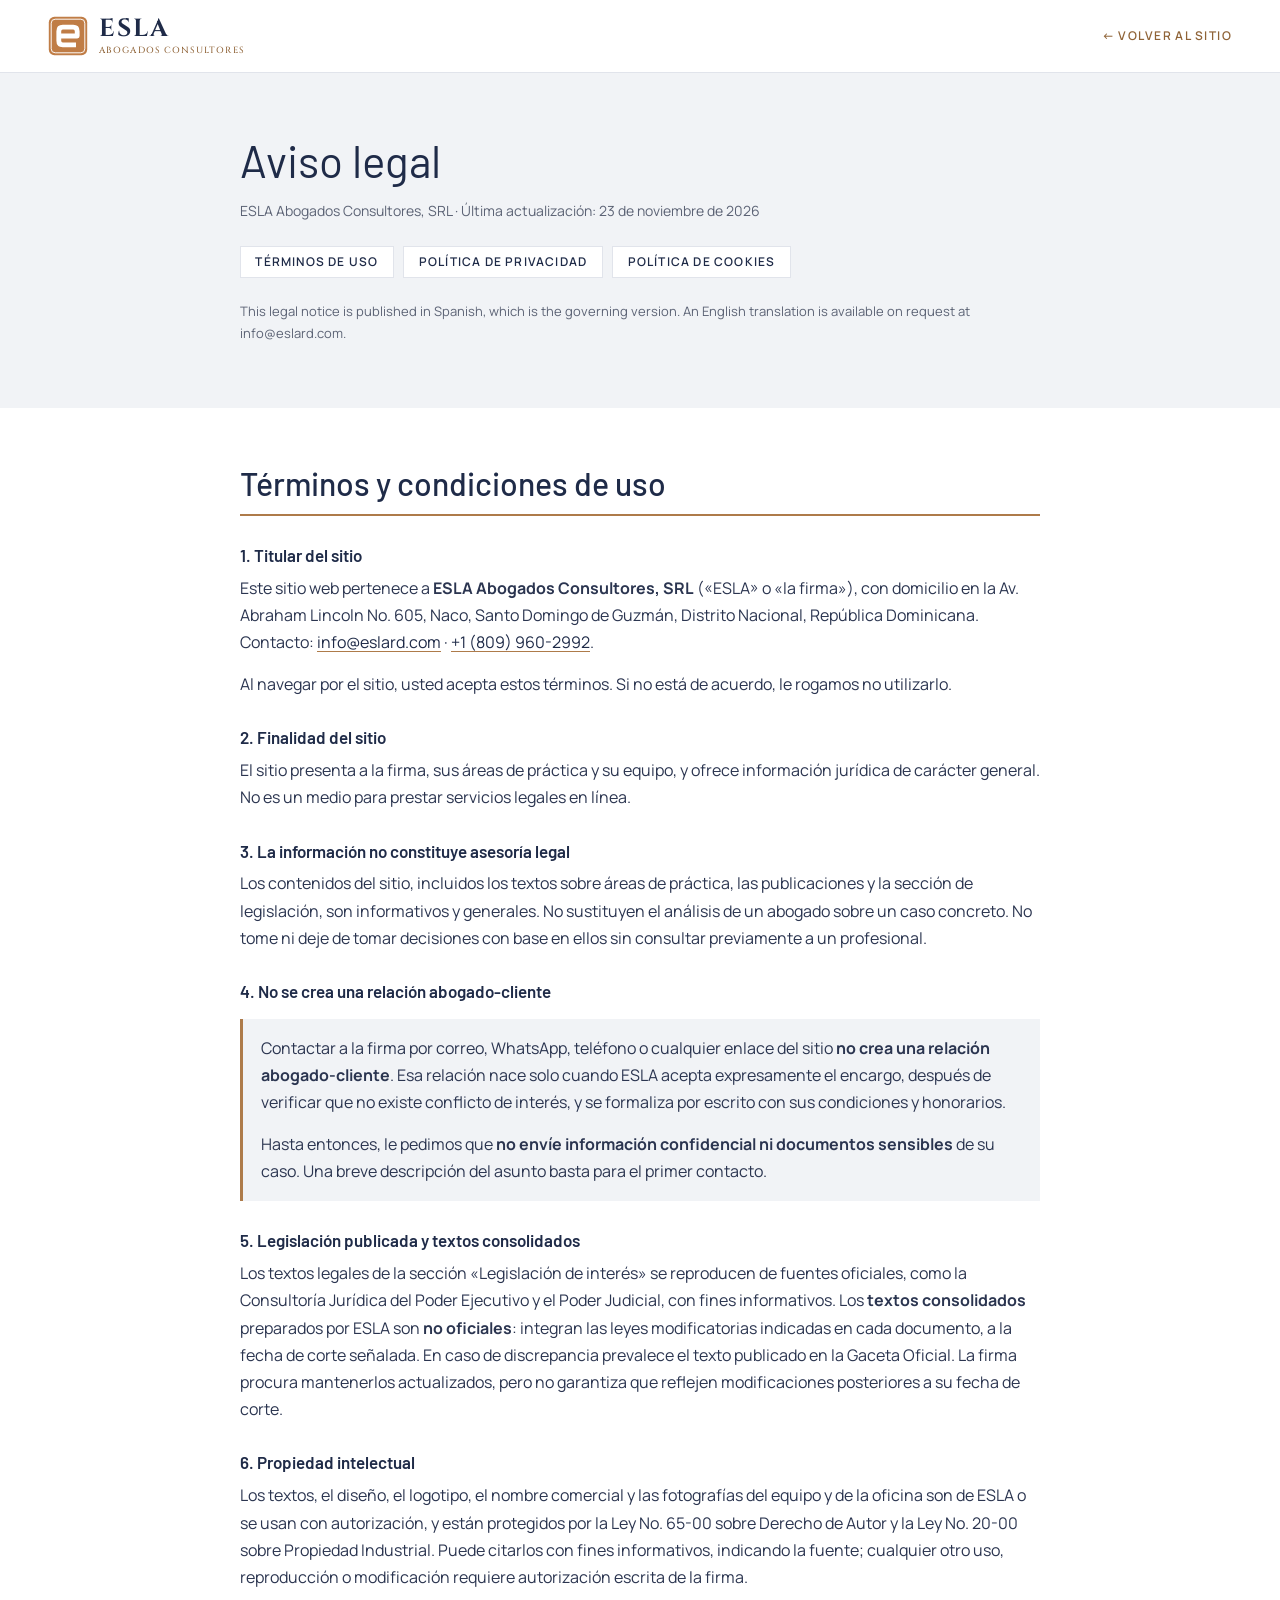
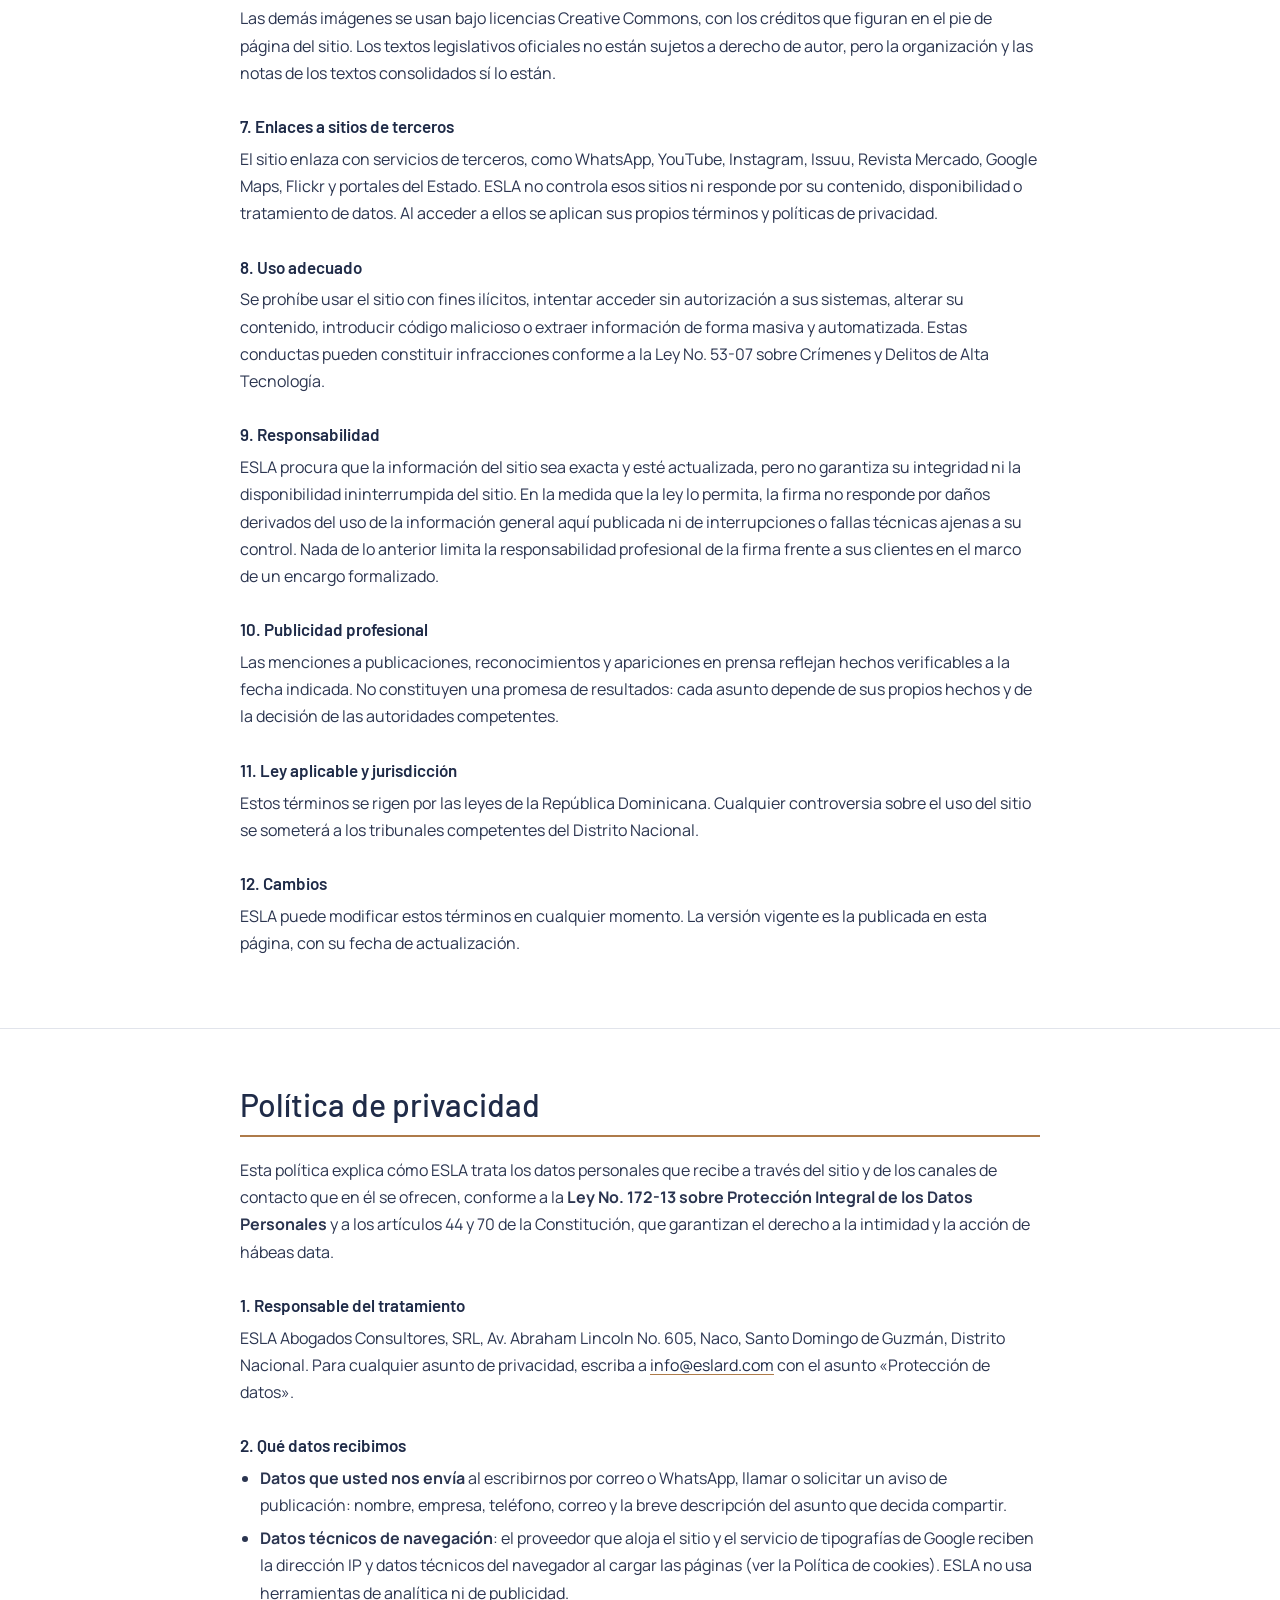
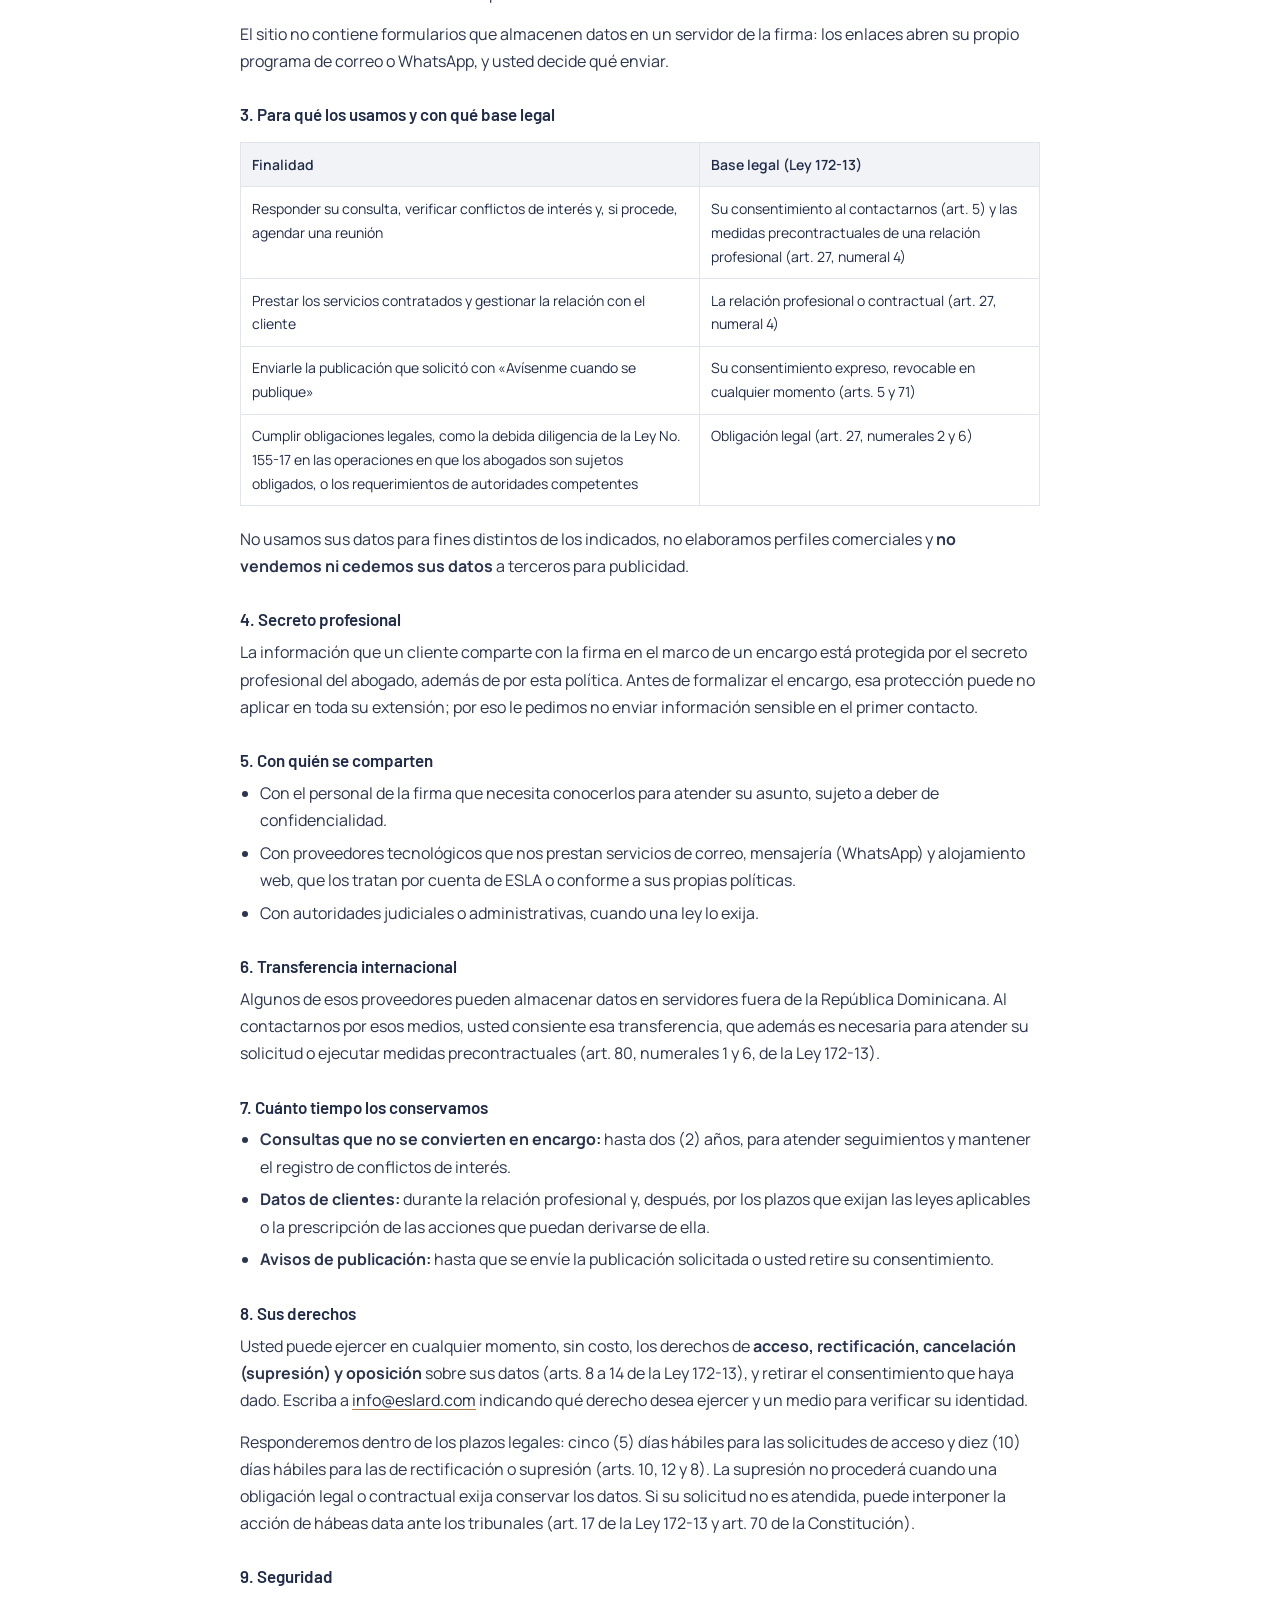
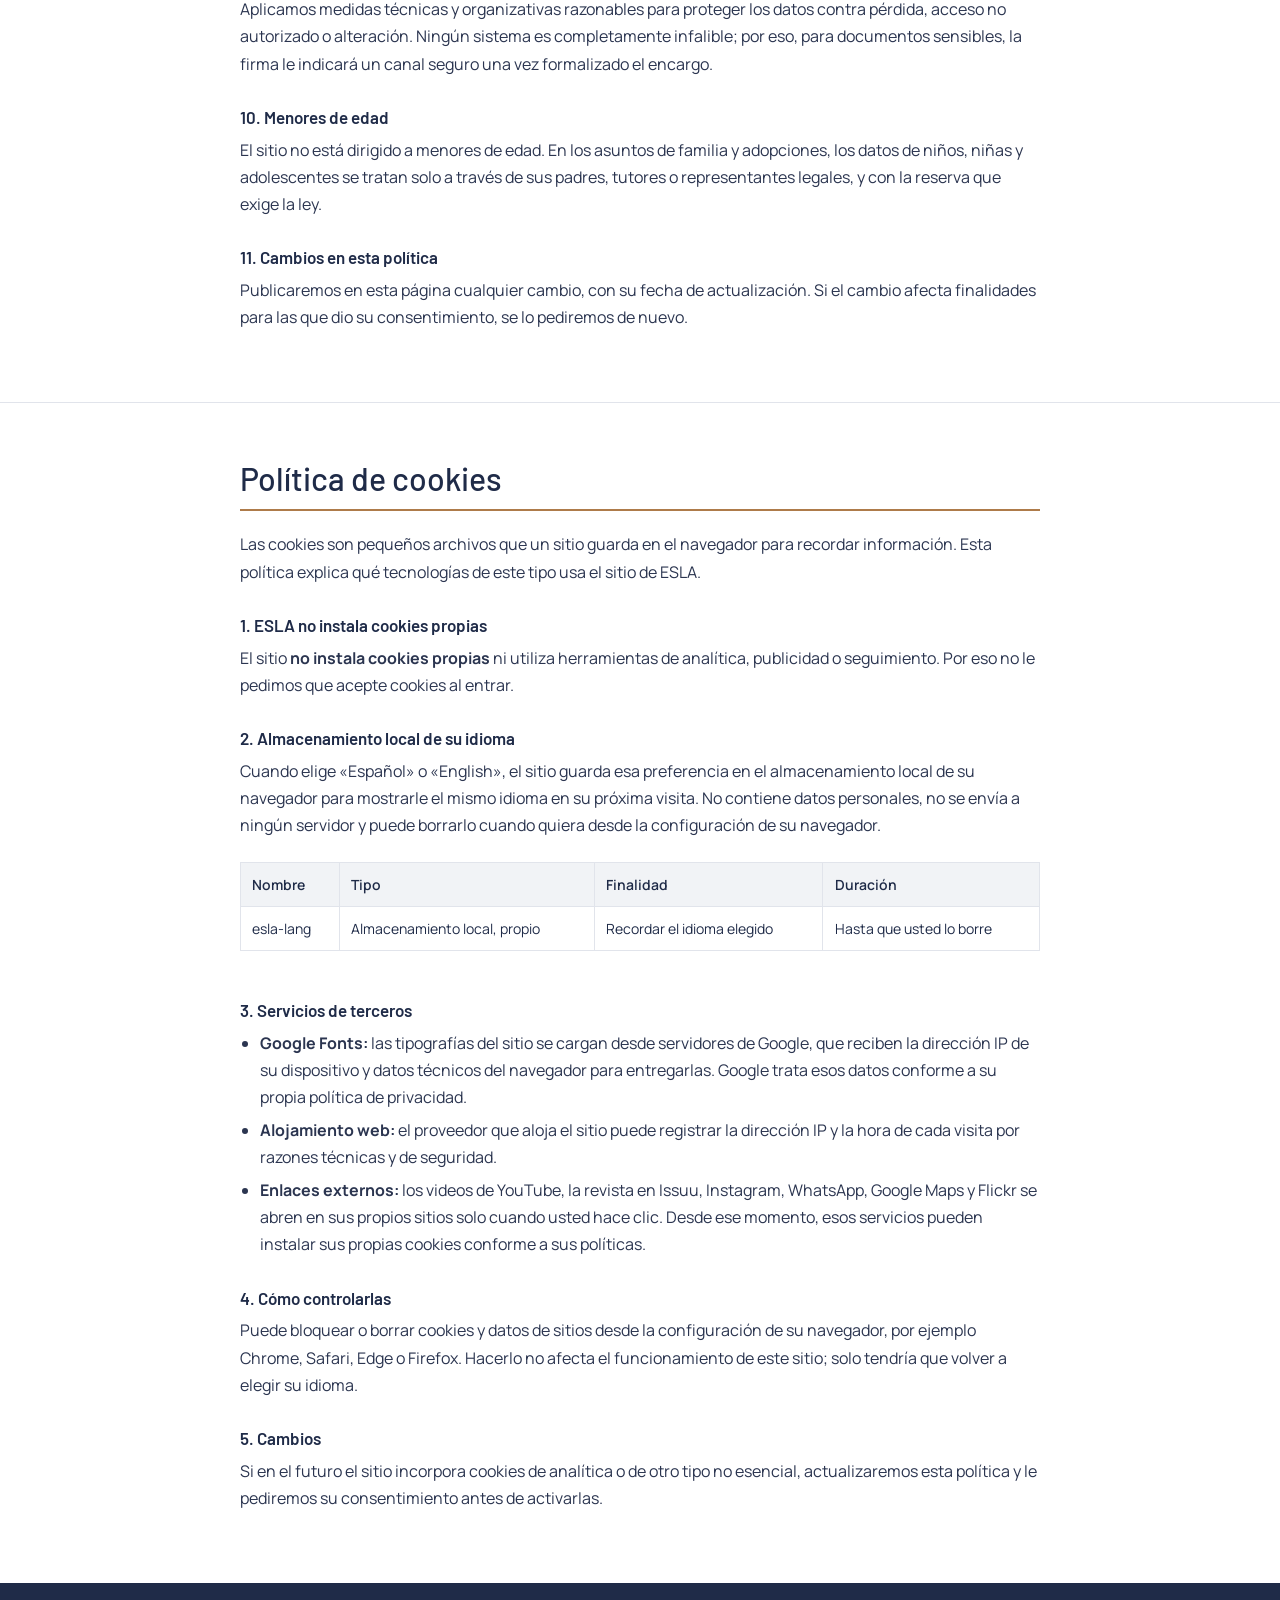
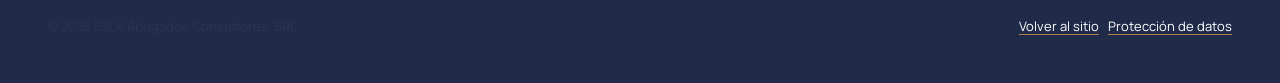
==== legal.html @ b0de1856 "Agregar el Aviso legal: términos de uso, privacidad y cookies - legal.html: Términos y condiciones d" ====
<!doctype html>
<html lang="es">
<head>
<meta charset="utf-8">
<meta name="viewport" content="width=device-width, initial-scale=1, viewport-fit=cover">
<title>Aviso legal ESLA</title>
<meta name="description" content="Términos de uso, Política de privacidad y Política de cookies del sitio web de ESLA Abogados Consultores, SRL.">
<link rel="preconnect" href="https://fonts.googleapis.com">
<link rel="preconnect" href="https://fonts.gstatic.com" crossorigin>
<link rel="stylesheet" href="https://fonts.googleapis.com/css2?family=Barlow:wght@400;500;600&family=Cinzel:wght@500;700&family=Manrope:wght@400;500;600;700&display=swap">
<style>
:root {
  --navy: #1F2B48; --navy-deep: #151E33; --gold: #AE7B4A; --gold-text: #8F6337; --gold-soft: #D9B48C;
  --paper: #FFFFFF; --mist: #F1F3F6; --ink: #1F2B48; --muted: #5C6375; --line: #E1E4EB;
  --f-brand: "Cinzel", Georgia, serif; --f-head: "Barlow", "Helvetica Neue", Arial, sans-serif;
  --f-body: "Manrope", system-ui, -apple-system, "Segoe UI", Roboto, sans-serif;
  color-scheme: light;
}
*, *::before, *::after { box-sizing: border-box; }
html { scroll-behavior: smooth; scroll-padding-top: 5.5rem; }
@media (prefers-reduced-motion: reduce) { html { scroll-behavior: auto; } }
body { margin: 0; background: var(--paper); color: var(--ink); font: 400 1rem/1.7 var(--f-body); -webkit-font-smoothing: antialiased; }
a { color: var(--navy); text-underline-offset: 3px; text-decoration-color: var(--gold); }
a:focus-visible { outline: 2px solid var(--gold); outline-offset: 3px; }
.wrap { max-width: 52rem; margin-inline: auto; padding-left: max(16px, env(safe-area-inset-left, 0px)); padding-right: max(16px, env(safe-area-inset-right, 0px)); }
header { position: sticky; top: 0; z-index: 10; background: var(--paper); box-shadow: 0 1px 0 var(--line); }
header .wrap { display: flex; align-items: center; justify-content: space-between; gap: 1rem; min-height: 4.5rem; max-width: 76rem; }
.brand { display: flex; align-items: center; gap: 0.7rem; text-decoration: none; color: var(--navy); }
.brand svg { width: 2.5rem; height: 2.5rem; flex: none; }
.brand b { display: block; font: 700 1.55rem/1 var(--f-brand); letter-spacing: 0.08em; }
.brand span { display: block; font: 500 0.56rem/1 var(--f-brand); letter-spacing: 0.12em; text-transform: uppercase; color: var(--gold-text); margin-top: 0.3rem; white-space: nowrap; }
.back { font: 600 0.75rem/1 var(--f-body); letter-spacing: 0.12em; text-transform: uppercase; text-decoration: none; color: var(--gold-text); white-space: nowrap; }
.back:hover { color: var(--navy); }
.hero { background: var(--mist); padding-block: clamp(2.5rem, 6vw, 4rem); }
h1 { margin: 0; font: 400 clamp(2rem, 4vw, 2.75rem)/1.15 var(--f-head); }
.meta { margin: 0.75rem 0 0; color: var(--muted); font-size: 0.875rem; }
.toc { list-style: none; margin: 1.5rem 0 0; padding: 0; display: flex; flex-wrap: wrap; gap: 0.6rem; }
.toc a { display: inline-block; padding: 0.55rem 0.9rem; border: 1px solid var(--line); background: var(--paper); text-decoration: none; font: 600 0.75rem/1 var(--f-body); letter-spacing: 0.1em; text-transform: uppercase; }
.toc a:hover { border-color: var(--gold); color: var(--gold-text); }
.en-note { margin: 1rem 0 0; font-size: 0.8125rem; color: var(--muted); }
main section { padding-block: clamp(2.5rem, 5vw, 3.5rem); border-bottom: 1px solid var(--line); }
main section:last-of-type { border-bottom: 0; }
h2 { margin: 0 0 1.25rem; font: 500 clamp(1.625rem, 3vw, 2rem)/1.2 var(--f-head); color: var(--navy); padding-bottom: 0.75rem; border-bottom: 2px solid var(--gold); }
h3 { margin: 1.75rem 0 0.5rem; font: 600 1.0625rem/1.35 var(--f-head); color: var(--navy); }
p, li { color: #2B3550; }
p { margin: 0 0 0.9rem; }
ul, ol { margin: 0 0 0.9rem; padding-left: 1.25rem; }
li { margin-bottom: 0.35rem; }
.box { background: var(--mist); border-left: 3px solid var(--gold); padding: 1rem 1.15rem; margin: 1rem 0 1.25rem; }
.box p:last-child { margin-bottom: 0; }
table { width: 100%; border-collapse: collapse; margin: 0.5rem 0 1.25rem; font-size: 0.875rem; }
th, td { text-align: left; vertical-align: top; padding: 0.6rem 0.7rem; border: 1px solid var(--line); }
th { background: var(--mist); font-weight: 600; }
.table-scroll { overflow-x: auto; }
footer { background: var(--navy); color: #B4BBCB; font-size: 0.8125rem; }
footer .wrap { padding-block: 2rem; display: flex; flex-wrap: wrap; justify-content: space-between; gap: 0.75rem 2rem; max-width: 76rem; }
footer a { color: #FFFFFF; }
</style>
</head>
<body>
<svg width="0" height="0" style="position:absolute" aria-hidden="true" focusable="false">
  <symbol id="esla-mark" viewBox="0 0 100 100">
    <rect x="2" y="2" width="96" height="96" rx="14" fill="#C07D46"/>
    <rect x="8" y="8" width="84" height="84" rx="10" fill="none" stroke="#FFFFFF" stroke-width="2.4"/>
    <path d="M27 50 H73 V38 Q73 28 63 28 H37 Q27 28 27 38 V62 Q27 72 37 72 H70" fill="none" stroke="#FFFFFF" stroke-width="12" stroke-linejoin="round"/>
  </symbol>
</svg>

<header>
  <div class="wrap">
    <a class="brand" href="index.html" aria-label="ESLA Abogados Consultores, volver al inicio"><svg aria-hidden="true"><use href="#esla-mark"/></svg><div><b>ESLA</b><span>Abogados Consultores</span></div></a>
    <a class="back" href="index.html">← Volver al sitio</a>
  </div>
</header>

<div class="hero">
  <div class="wrap">
    <h1>Aviso legal</h1>
    <p class="meta">ESLA Abogados Consultores, SRL · Última actualización: 23 de noviembre de 2026</p>
    <ul class="toc">
      <li><a href="#terminos">Términos de uso</a></li>
      <li><a href="#privacidad">Política de privacidad</a></li>
      <li><a href="#cookies">Política de cookies</a></li>
    </ul>
    <p class="en-note" lang="en">This legal notice is published in Spanish, which is the governing version. An English translation is available on request at info@eslard.com.</p>
  </div>
</div>

<main>
<section id="terminos">
  <div class="wrap">
    <h2>Términos y condiciones de uso</h2>

    <h3>1. Titular del sitio</h3>
    <p>Este sitio web pertenece a <strong>ESLA Abogados Consultores, SRL</strong> («ESLA» o «la firma»), con domicilio en la Av. Abraham Lincoln No. 605, Naco, Santo Domingo de Guzmán, Distrito Nacional, República Dominicana. Contacto: <a href="mailto:info@eslard.com">info@eslard.com</a> · <a href="tel:+18099602992">+1 (809) 960-2992</a>.</p>
    <p>Al navegar por el sitio, usted acepta estos términos. Si no está de acuerdo, le rogamos no utilizarlo.</p>

    <h3>2. Finalidad del sitio</h3>
    <p>El sitio presenta a la firma, sus áreas de práctica y su equipo, y ofrece información jurídica de carácter general. No es un medio para prestar servicios legales en línea.</p>

    <h3>3. La información no constituye asesoría legal</h3>
    <p>Los contenidos del sitio, incluidos los textos sobre áreas de práctica, las publicaciones y la sección de legislación, son informativos y generales. No sustituyen el análisis de un abogado sobre un caso concreto. No tome ni deje de tomar decisiones con base en ellos sin consultar previamente a un profesional.</p>

    <h3>4. No se crea una relación abogado-cliente</h3>
    <div class="box">
      <p>Contactar a la firma por correo, WhatsApp, teléfono o cualquier enlace del sitio <strong>no crea una relación abogado-cliente</strong>. Esa relación nace solo cuando ESLA acepta expresamente el encargo, después de verificar que no existe conflicto de interés, y se formaliza por escrito con sus condiciones y honorarios.</p>
      <p>Hasta entonces, le pedimos que <strong>no envíe información confidencial ni documentos sensibles</strong> de su caso. Una breve descripción del asunto basta para el primer contacto.</p>
    </div>

    <h3>5. Legislación publicada y textos consolidados</h3>
    <p>Los textos legales de la sección «Legislación de interés» se reproducen de fuentes oficiales, como la Consultoría Jurídica del Poder Ejecutivo y el Poder Judicial, con fines informativos. Los <strong>textos consolidados</strong> preparados por ESLA son <strong>no oficiales</strong>: integran las leyes modificatorias indicadas en cada documento, a la fecha de corte señalada. En caso de discrepancia prevalece el texto publicado en la Gaceta Oficial. La firma procura mantenerlos actualizados, pero no garantiza que reflejen modificaciones posteriores a su fecha de corte.</p>

    <h3>6. Propiedad intelectual</h3>
    <p>Los textos, el diseño, el logotipo, el nombre comercial y las fotografías del equipo y de la oficina son de ESLA o se usan con autorización, y están protegidos por la Ley No. 65-00 sobre Derecho de Autor y la Ley No. 20-00 sobre Propiedad Industrial. Puede citarlos con fines informativos, indicando la fuente; cualquier otro uso, reproducción o modificación requiere autorización escrita de la firma.</p>
    <p>Las demás imágenes se usan bajo licencias Creative Commons, con los créditos que figuran en el pie de página del sitio. Los textos legislativos oficiales no están sujetos a derecho de autor, pero la organización y las notas de los textos consolidados sí lo están.</p>

    <h3>7. Enlaces a sitios de terceros</h3>
    <p>El sitio enlaza con servicios de terceros, como WhatsApp, YouTube, Instagram, Issuu, Revista Mercado, Google Maps, Flickr y portales del Estado. ESLA no controla esos sitios ni responde por su contenido, disponibilidad o tratamiento de datos. Al acceder a ellos se aplican sus propios términos y políticas de privacidad.</p>

    <h3>8. Uso adecuado</h3>
    <p>Se prohíbe usar el sitio con fines ilícitos, intentar acceder sin autorización a sus sistemas, alterar su contenido, introducir código malicioso o extraer información de forma masiva y automatizada. Estas conductas pueden constituir infracciones conforme a la Ley No. 53-07 sobre Crímenes y Delitos de Alta Tecnología.</p>

    <h3>9. Responsabilidad</h3>
    <p>ESLA procura que la información del sitio sea exacta y esté actualizada, pero no garantiza su integridad ni la disponibilidad ininterrumpida del sitio. En la medida que la ley lo permita, la firma no responde por daños derivados del uso de la información general aquí publicada ni de interrupciones o fallas técnicas ajenas a su control. Nada de lo anterior limita la responsabilidad profesional de la firma frente a sus clientes en el marco de un encargo formalizado.</p>

    <h3>10. Publicidad profesional</h3>
    <p>Las menciones a publicaciones, reconocimientos y apariciones en prensa reflejan hechos verificables a la fecha indicada. No constituyen una promesa de resultados: cada asunto depende de sus propios hechos y de la decisión de las autoridades competentes.</p>

    <h3>11. Ley aplicable y jurisdicción</h3>
    <p>Estos términos se rigen por las leyes de la República Dominicana. Cualquier controversia sobre el uso del sitio se someterá a los tribunales competentes del Distrito Nacional.</p>

    <h3>12. Cambios</h3>
    <p>ESLA puede modificar estos términos en cualquier momento. La versión vigente es la publicada en esta página, con su fecha de actualización.</p>
  </div>
</section>

<section id="privacidad">
  <div class="wrap">
    <h2>Política de privacidad</h2>
    <p>Esta política explica cómo ESLA trata los datos personales que recibe a través del sitio y de los canales de contacto que en él se ofrecen, conforme a la <strong>Ley No. 172-13 sobre Protección Integral de los Datos Personales</strong> y a los artículos 44 y 70 de la Constitución, que garantizan el derecho a la intimidad y la acción de hábeas data.</p>

    <h3>1. Responsable del tratamiento</h3>
    <p>ESLA Abogados Consultores, SRL, Av. Abraham Lincoln No. 605, Naco, Santo Domingo de Guzmán, Distrito Nacional. Para cualquier asunto de privacidad, escriba a <a href="mailto:info@eslard.com?subject=Protecci%C3%B3n%20de%20datos">info@eslard.com</a> con el asunto «Protección de datos».</p>

    <h3>2. Qué datos recibimos</h3>
    <ul>
      <li><strong>Datos que usted nos envía</strong> al escribirnos por correo o WhatsApp, llamar o solicitar un aviso de publicación: nombre, empresa, teléfono, correo y la breve descripción del asunto que decida compartir.</li>
      <li><strong>Datos técnicos de navegación</strong>: el proveedor que aloja el sitio y el servicio de tipografías de Google reciben la dirección IP y datos técnicos del navegador al cargar las páginas (ver la Política de cookies). ESLA no usa herramientas de analítica ni de publicidad.</li>
    </ul>
    <p>El sitio no contiene formularios que almacenen datos en un servidor de la firma: los enlaces abren su propio programa de correo o WhatsApp, y usted decide qué enviar.</p>

    <h3>3. Para qué los usamos y con qué base legal</h3>
    <div class="table-scroll">
    <table>
      <tr><th>Finalidad</th><th>Base legal (Ley 172-13)</th></tr>
      <tr><td>Responder su consulta, verificar conflictos de interés y, si procede, agendar una reunión</td><td>Su consentimiento al contactarnos (art. 5) y las medidas precontractuales de una relación profesional (art. 27, numeral 4)</td></tr>
      <tr><td>Prestar los servicios contratados y gestionar la relación con el cliente</td><td>La relación profesional o contractual (art. 27, numeral 4)</td></tr>
      <tr><td>Enviarle la publicación que solicitó con «Avísenme cuando se publique»</td><td>Su consentimiento expreso, revocable en cualquier momento (arts. 5 y 71)</td></tr>
      <tr><td>Cumplir obligaciones legales, como la debida diligencia de la Ley No. 155-17 en las operaciones en que los abogados son sujetos obligados, o los requerimientos de autoridades competentes</td><td>Obligación legal (art. 27, numerales 2 y 6)</td></tr>
    </table>
    </div>
    <p>No usamos sus datos para fines distintos de los indicados, no elaboramos perfiles comerciales y <strong>no vendemos ni cedemos sus datos</strong> a terceros para publicidad.</p>

    <h3>4. Secreto profesional</h3>
    <p>La información que un cliente comparte con la firma en el marco de un encargo está protegida por el secreto profesional del abogado, además de por esta política. Antes de formalizar el encargo, esa protección puede no aplicar en toda su extensión; por eso le pedimos no enviar información sensible en el primer contacto.</p>

    <h3>5. Con quién se comparten</h3>
    <ul>
      <li>Con el personal de la firma que necesita conocerlos para atender su asunto, sujeto a deber de confidencialidad.</li>
      <li>Con proveedores tecnológicos que nos prestan servicios de correo, mensajería (WhatsApp) y alojamiento web, que los tratan por cuenta de ESLA o conforme a sus propias políticas.</li>
      <li>Con autoridades judiciales o administrativas, cuando una ley lo exija.</li>
    </ul>

    <h3>6. Transferencia internacional</h3>
    <p>Algunos de esos proveedores pueden almacenar datos en servidores fuera de la República Dominicana. Al contactarnos por esos medios, usted consiente esa transferencia, que además es necesaria para atender su solicitud o ejecutar medidas precontractuales (art. 80, numerales 1 y 6, de la Ley 172-13).</p>

    <h3>7. Cuánto tiempo los conservamos</h3>
    <ul>
      <li><strong>Consultas que no se convierten en encargo:</strong> hasta dos (2) años, para atender seguimientos y mantener el registro de conflictos de interés.</li>
      <li><strong>Datos de clientes:</strong> durante la relación profesional y, después, por los plazos que exijan las leyes aplicables o la prescripción de las acciones que puedan derivarse de ella.</li>
      <li><strong>Avisos de publicación:</strong> hasta que se envíe la publicación solicitada o usted retire su consentimiento.</li>
    </ul>

    <h3>8. Sus derechos</h3>
    <p>Usted puede ejercer en cualquier momento, sin costo, los derechos de <strong>acceso, rectificación, cancelación (supresión) y oposición</strong> sobre sus datos (arts. 8 a 14 de la Ley 172-13), y retirar el consentimiento que haya dado. Escriba a <a href="mailto:info@eslard.com?subject=Protecci%C3%B3n%20de%20datos">info@eslard.com</a> indicando qué derecho desea ejercer y un medio para verificar su identidad.</p>
    <p>Responderemos dentro de los plazos legales: cinco (5) días hábiles para las solicitudes de acceso y diez (10) días hábiles para las de rectificación o supresión (arts. 10, 12 y 8). La supresión no procederá cuando una obligación legal o contractual exija conservar los datos. Si su solicitud no es atendida, puede interponer la acción de hábeas data ante los tribunales (art. 17 de la Ley 172-13 y art. 70 de la Constitución).</p>

    <h3>9. Seguridad</h3>
    <p>Aplicamos medidas técnicas y organizativas razonables para proteger los datos contra pérdida, acceso no autorizado o alteración. Ningún sistema es completamente infalible; por eso, para documentos sensibles, la firma le indicará un canal seguro una vez formalizado el encargo.</p>

    <h3>10. Menores de edad</h3>
    <p>El sitio no está dirigido a menores de edad. En los asuntos de familia y adopciones, los datos de niños, niñas y adolescentes se tratan solo a través de sus padres, tutores o representantes legales, y con la reserva que exige la ley.</p>

    <h3>11. Cambios en esta política</h3>
    <p>Publicaremos en esta página cualquier cambio, con su fecha de actualización. Si el cambio afecta finalidades para las que dio su consentimiento, se lo pediremos de nuevo.</p>
  </div>
</section>

<section id="cookies">
  <div class="wrap">
    <h2>Política de cookies</h2>
    <p>Las cookies son pequeños archivos que un sitio guarda en el navegador para recordar información. Esta política explica qué tecnologías de este tipo usa el sitio de ESLA.</p>

    <h3>1. ESLA no instala cookies propias</h3>
    <p>El sitio <strong>no instala cookies propias</strong> ni utiliza herramientas de analítica, publicidad o seguimiento. Por eso no le pedimos que acepte cookies al entrar.</p>

    <h3>2. Almacenamiento local de su idioma</h3>
    <p>Cuando elige «Español» o «English», el sitio guarda esa preferencia en el almacenamiento local de su navegador para mostrarle el mismo idioma en su próxima visita. No contiene datos personales, no se envía a ningún servidor y puede borrarlo cuando quiera desde la configuración de su navegador.</p>
    <div class="table-scroll">
    <table>
      <tr><th>Nombre</th><th>Tipo</th><th>Finalidad</th><th>Duración</th></tr>
      <tr><td>esla-lang</td><td>Almacenamiento local, propio</td><td>Recordar el idioma elegido</td><td>Hasta que usted lo borre</td></tr>
    </table>
    </div>

    <h3>3. Servicios de terceros</h3>
    <ul>
      <li><strong>Google Fonts:</strong> las tipografías del sitio se cargan desde servidores de Google, que reciben la dirección IP de su dispositivo y datos técnicos del navegador para entregarlas. Google trata esos datos conforme a su propia política de privacidad.</li>
      <li><strong>Alojamiento web:</strong> el proveedor que aloja el sitio puede registrar la dirección IP y la hora de cada visita por razones técnicas y de seguridad.</li>
      <li><strong>Enlaces externos:</strong> los videos de YouTube, la revista en Issuu, Instagram, WhatsApp, Google Maps y Flickr se abren en sus propios sitios solo cuando usted hace clic. Desde ese momento, esos servicios pueden instalar sus propias cookies conforme a sus políticas.</li>
    </ul>

    <h3>4. Cómo controlarlas</h3>
    <p>Puede bloquear o borrar cookies y datos de sitios desde la configuración de su navegador, por ejemplo Chrome, Safari, Edge o Firefox. Hacerlo no afecta el funcionamiento de este sitio; solo tendría que volver a elegir su idioma.</p>

    <h3>5. Cambios</h3>
    <p>Si en el futuro el sitio incorpora cookies de analítica o de otro tipo no esencial, actualizaremos esta política y le pediremos su consentimiento antes de activarlas.</p>
  </div>
</section>
</main>

<footer>
  <div class="wrap">
    <p>© <span id="yr">2026</span> ESLA Abogados Consultores, SRL</p>
    <p><a href="index.html">Volver al sitio</a> · <a href="mailto:info@eslard.com?subject=Protecci%C3%B3n%20de%20datos">Protección de datos</a></p>
  </div>
</footer>
<script>document.getElementById('yr').textContent = String(new Date().getFullYear());</script>
</body>
</html>
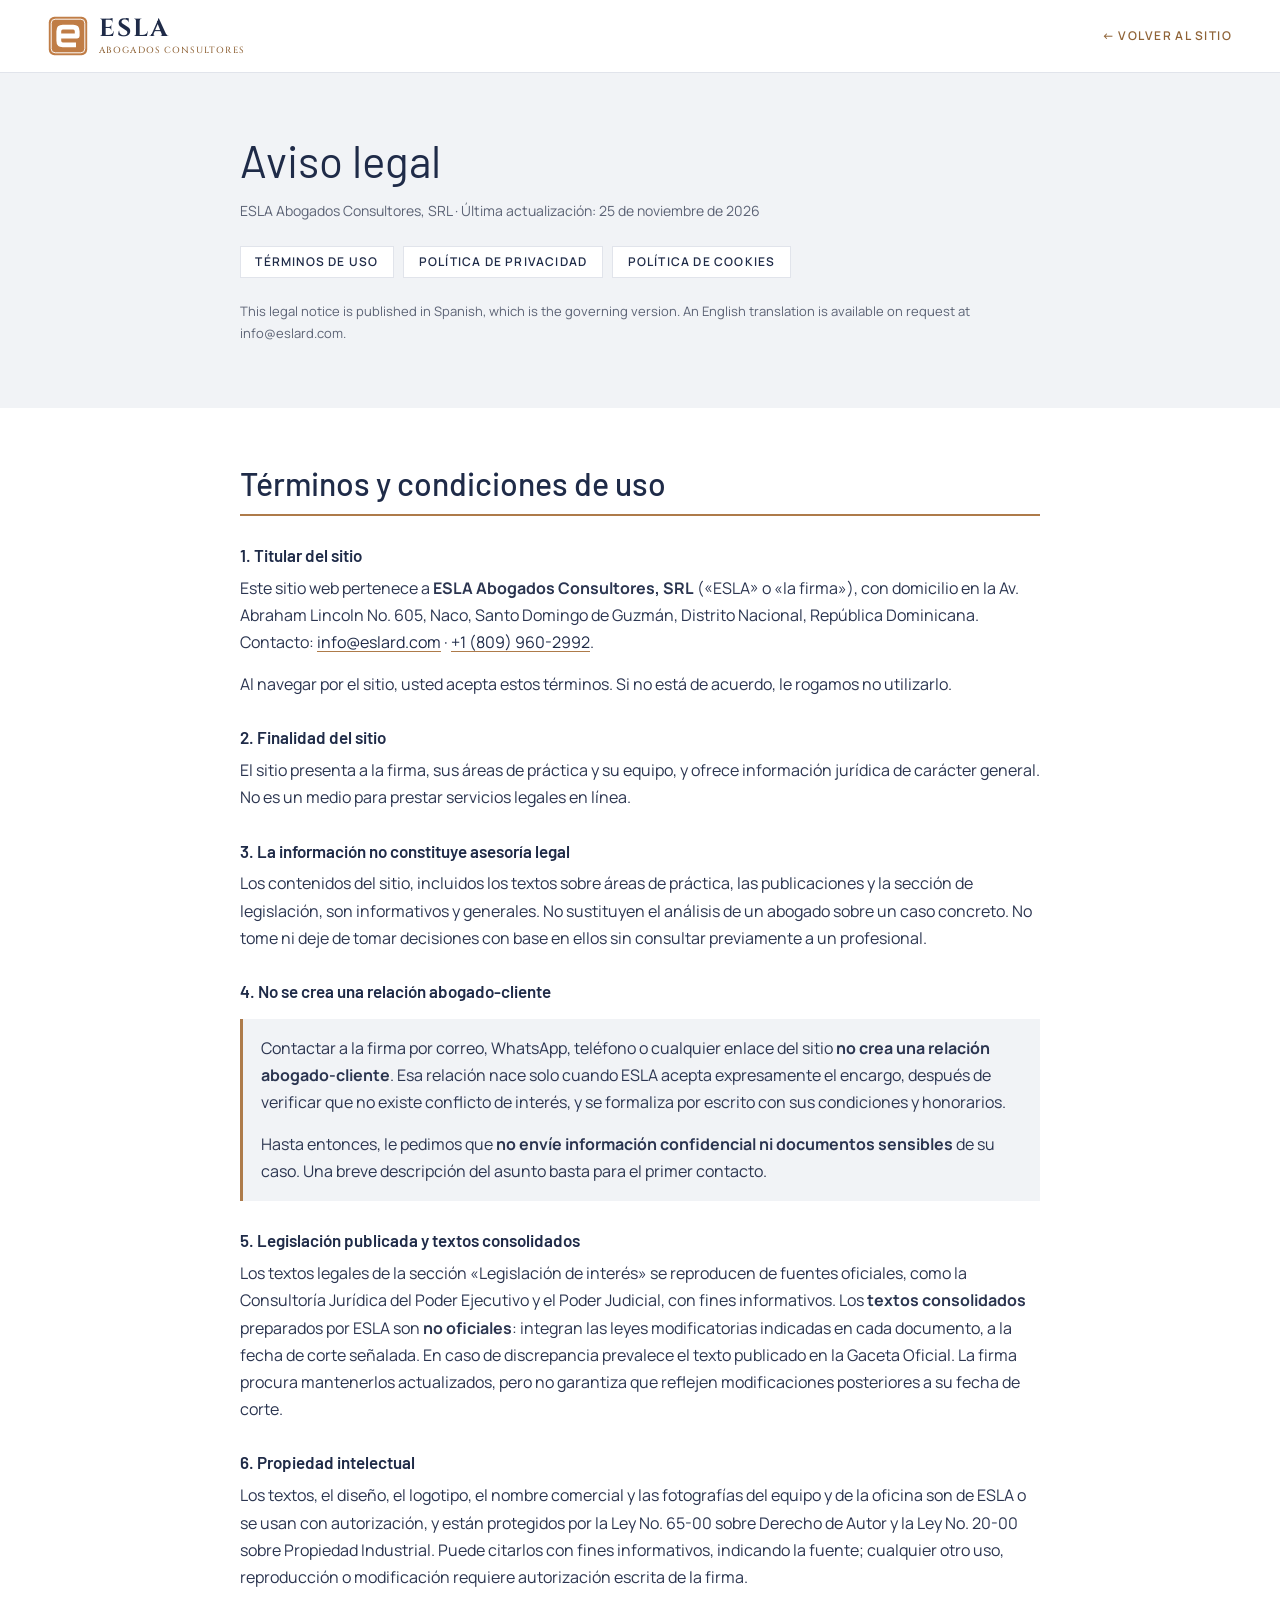
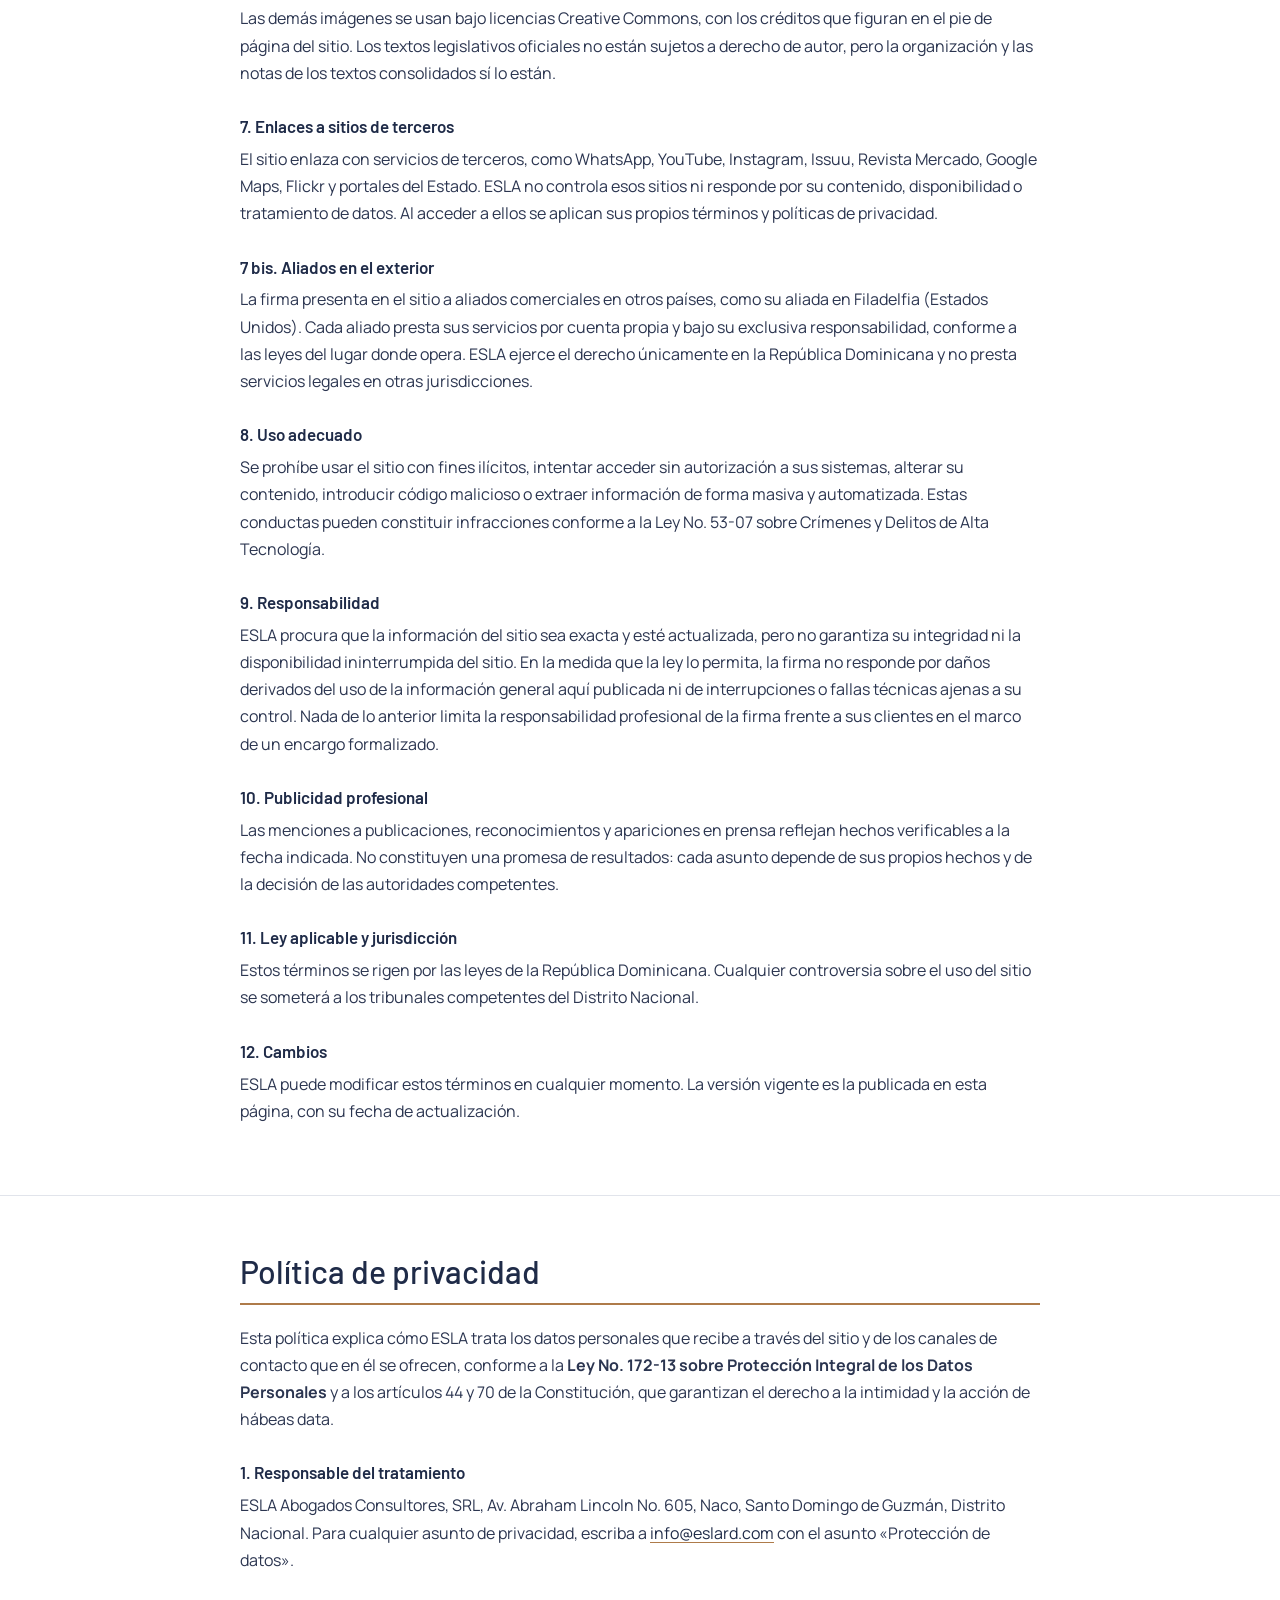
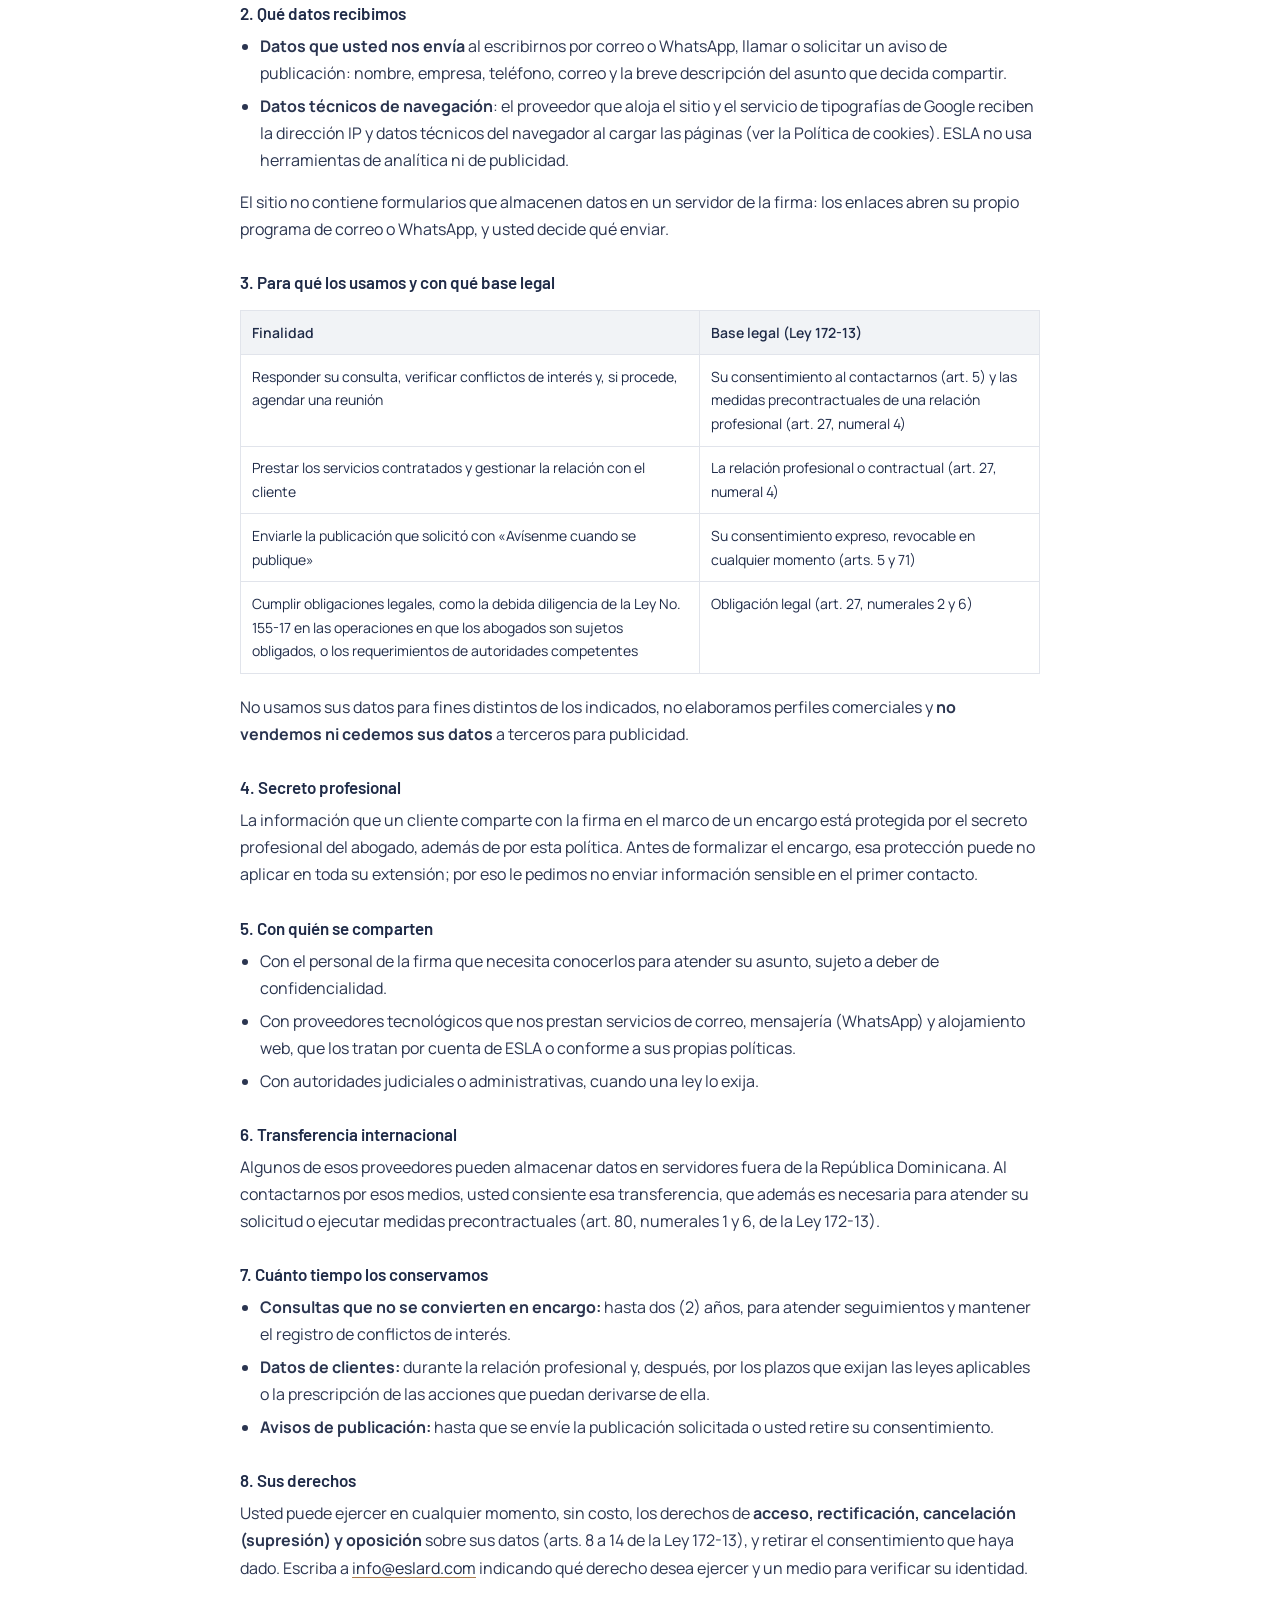
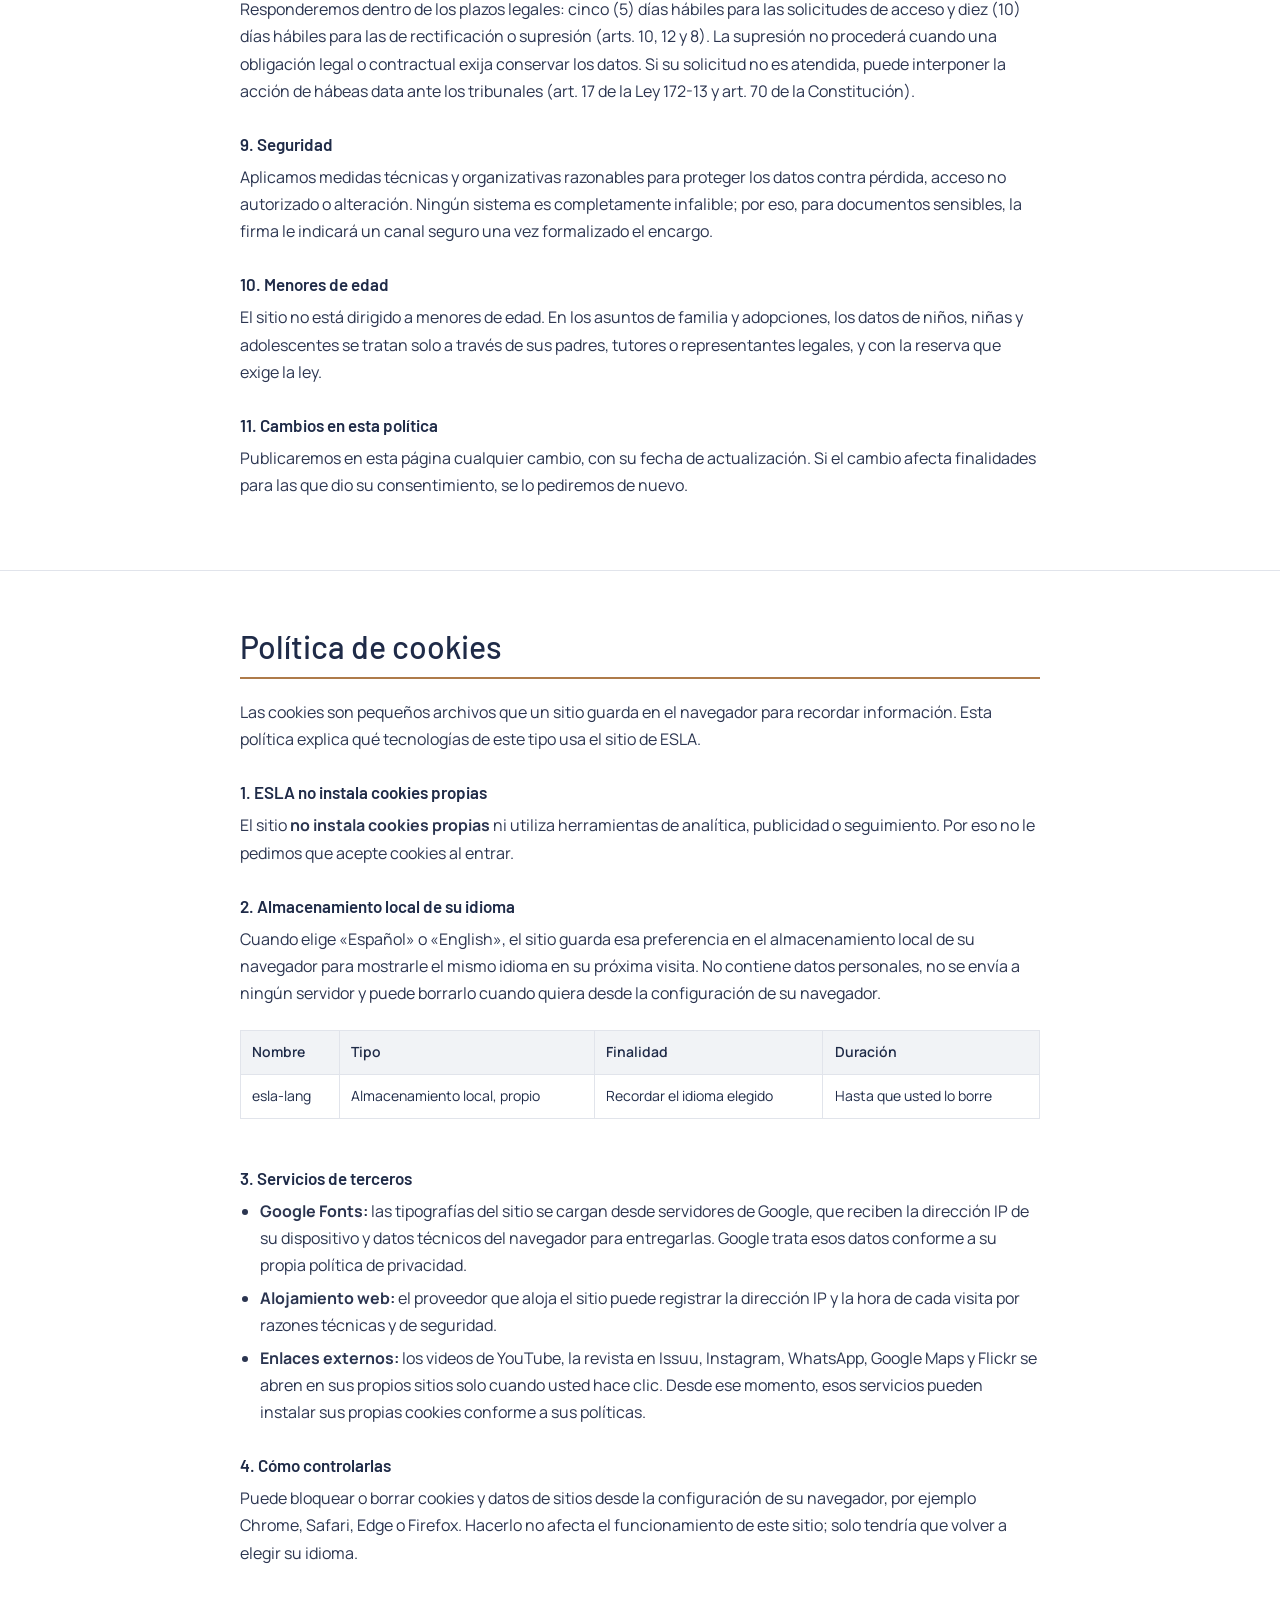
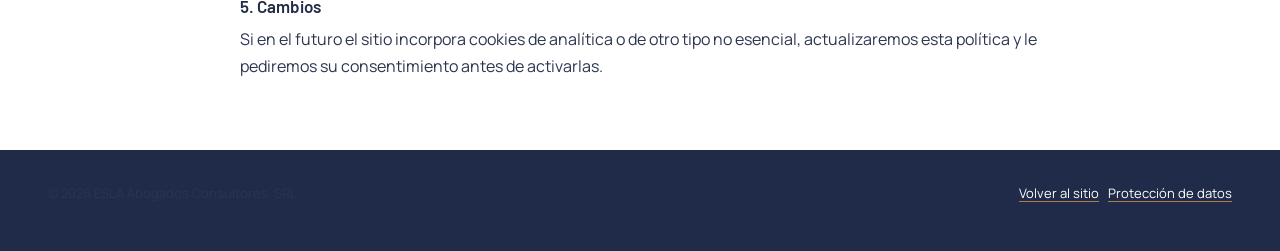
==== commit f493ee20: "Agregar a la aliada en Filadelfia y el video institucional - Página web: nueva sección «Aliada en Es" ====
--- a/legal.html
+++ b/legal.html
@@ -76,7 +76,7 @@
 <div class="hero">
   <div class="wrap">
     <h1>Aviso legal</h1>
-    <p class="meta">ESLA Abogados Consultores, SRL · Última actualización: 23 de noviembre de 2026</p>
+    <p class="meta">ESLA Abogados Consultores, SRL · Última actualización: 25 de noviembre de 2026</p>
     <ul class="toc">
       <li><a href="#terminos">Términos de uso</a></li>
       <li><a href="#privacidad">Política de privacidad</a></li>
@@ -116,6 +116,9 @@
 
     <h3>7. Enlaces a sitios de terceros</h3>
     <p>El sitio enlaza con servicios de terceros, como WhatsApp, YouTube, Instagram, Issuu, Revista Mercado, Google Maps, Flickr y portales del Estado. ESLA no controla esos sitios ni responde por su contenido, disponibilidad o tratamiento de datos. Al acceder a ellos se aplican sus propios términos y políticas de privacidad.</p>
+
+    <h3>7 bis. Aliados en el exterior</h3>
+    <p>La firma presenta en el sitio a aliados comerciales en otros países, como su aliada en Filadelfia (Estados Unidos). Cada aliado presta sus servicios por cuenta propia y bajo su exclusiva responsabilidad, conforme a las leyes del lugar donde opera. ESLA ejerce el derecho únicamente en la República Dominicana y no presta servicios legales en otras jurisdicciones.</p>
 
     <h3>8. Uso adecuado</h3>
     <p>Se prohíbe usar el sitio con fines ilícitos, intentar acceder sin autorización a sus sistemas, alterar su contenido, introducir código malicioso o extraer información de forma masiva y automatizada. Estas conductas pueden constituir infracciones conforme a la Ley No. 53-07 sobre Crímenes y Delitos de Alta Tecnología.</p>
